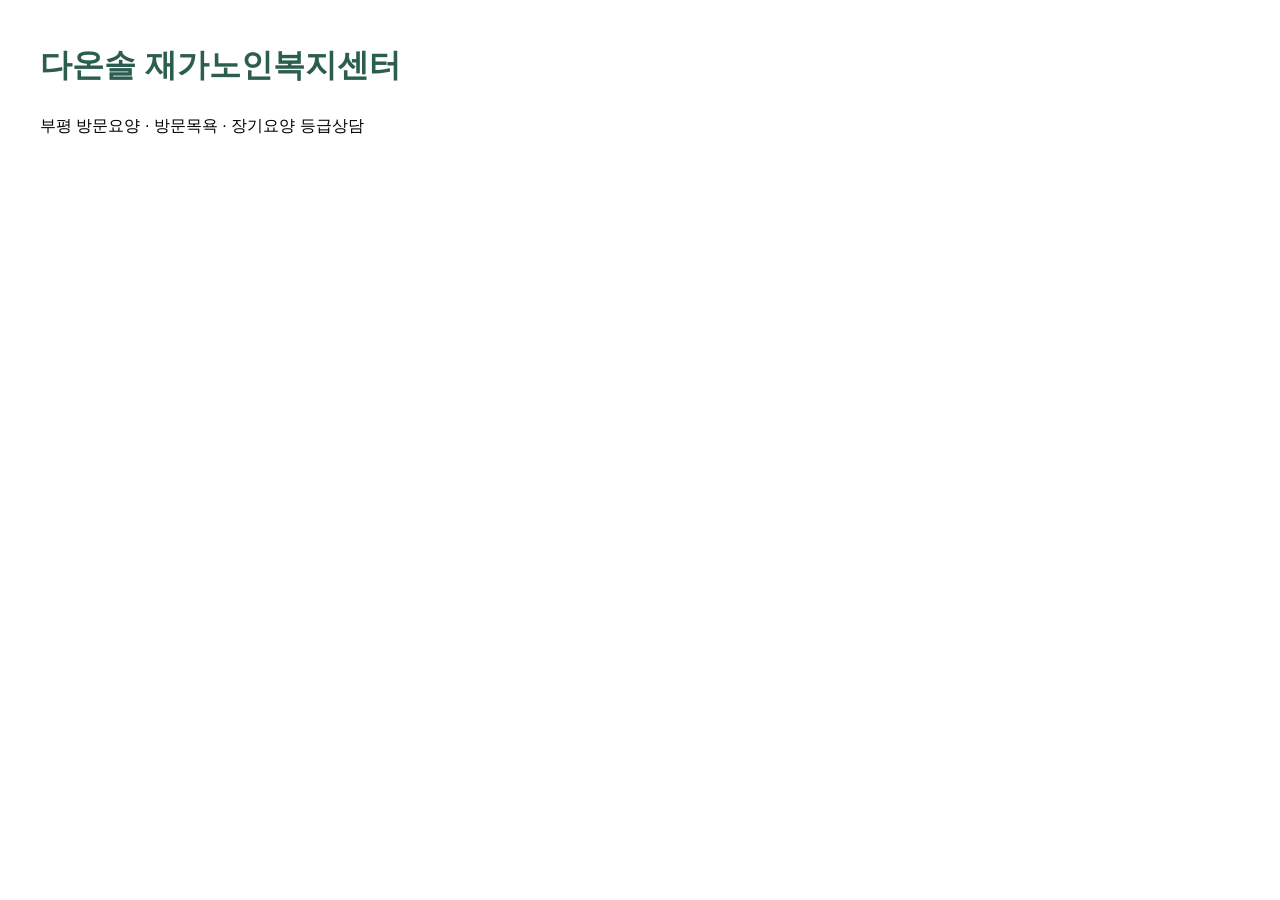
==== index.html @ 1f24e097 "Initial commit" ====
<!DOCTYPE html>
<html lang="ko">
<head>
  <meta charset="UTF-8">
  <meta name="viewport" content="width=device-width, initial-scale=1.0">
  <title>다온솔 재가노인복지센터</title>
  <link rel="stylesheet" href="style.css">
</head>
<body>
  <h1>다온솔 재가노인복지센터</h1>
  <p>부평 방문요양 · 방문목욕 · 장기요양 등급상담</p>
</body>
</html>
---- style.css ----
body {
  font-family: Arial, sans-serif;
  margin: 40px;
  line-height: 1.6;
}

h1 {
  color: #2c5e4f;
}
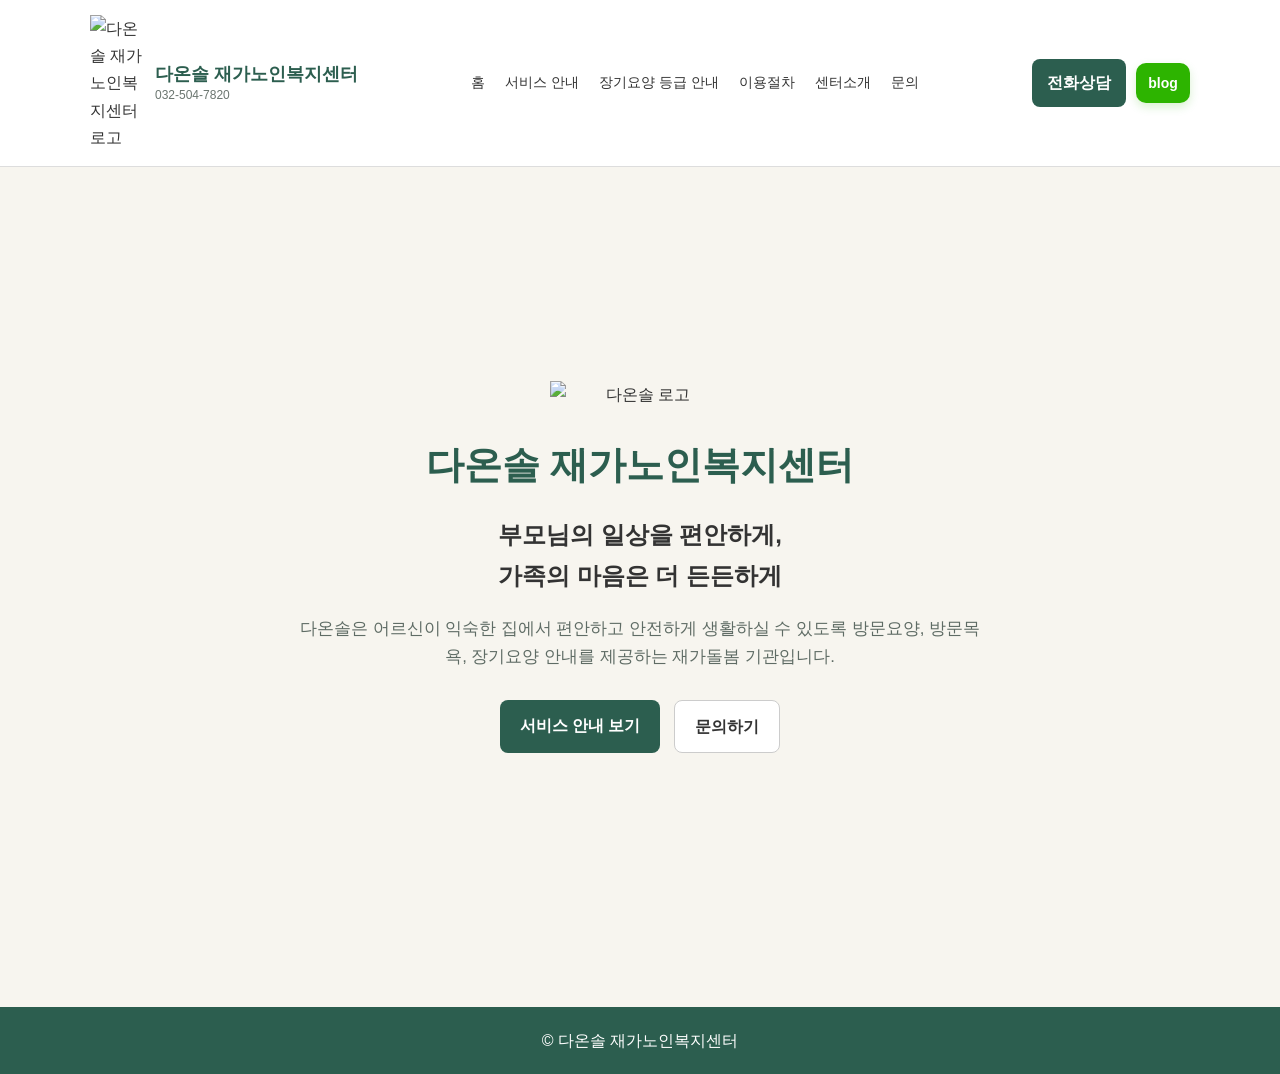
==== commit 1158cd62: "장기요양등급안내 페이지 추가" ====
--- a/index.html
+++ b/index.html
@@ -1,13 +1,77 @@
 <!DOCTYPE html>
 <html lang="ko">
 <head>
-  <meta charset="UTF-8">
-  <meta name="viewport" content="width=device-width, initial-scale=1.0">
-  <title>다온솔 재가노인복지센터</title>
-  <link rel="stylesheet" href="style.css">
+  <meta charset="UTF-8" />
+  <meta name="viewport" content="width=device-width, initial-scale=1.0" />
+  <title>다온솔 재가노인복지센터 | 메인</title>
+  <meta name="description" content="다온솔 재가노인복지센터 메인 페이지" />
+  <link rel="stylesheet" href="style.css" />
 </head>
 <body>
-  <h1>다온솔 재가노인복지센터</h1>
-  <p>부평 방문요양 · 방문목욕 · 장기요양 등급상담</p>
+  <header class="site-header">
+    <div class="container header-inner">
+      <a href="index.html" class="logo">
+        <img src="images/logo.png" alt="다온솔 재가노인복지센터 로고" class="logo-image" />
+        <div class="logo-group">
+          <span class="logo-text">다온솔 재가노인복지센터</span>
+          <span class="logo-phone">032-504-7820</span>
+        </div>
+      </a>
+
+      <nav class="nav">
+        <a href="index.html">홈</a>
+        <a href="services.html">서비스 안내</a>
+        <a href="longterm.html">장기요양 등급 안내</a> 
+        <a href="process.html">이용절차</a>
+        <a href="about.html">센터소개</a>
+        <a href="contact.html">문의</a>
+      </nav>
+
+      <div class="header-actions">
+        <a href="tel:0325047820" class="header-call-btn">전화상담</a>
+        <a
+          href="https://blog.naver.com/korin0123"
+          target="_blank"
+          rel="noopener noreferrer"
+          class="header-blog-btn"
+          aria-label="네이버 블로그"
+          title="네이버 블로그"
+        >
+          <span class="blog-icon">blog</span>
+        </a>
+      </div>
+    </div>
+  </header>
+
+  <main>
+    <section class="main-hero">
+      <div class="container main-hero-inner">
+        <img src="images/logo.png" alt="다온솔 로고" class="main-logo" />
+
+        <h1 class="main-title">다온솔 재가노인복지센터</h1>
+
+        <p class="main-motto">
+          부모님의 일상을 편안하게,<br />
+          가족의 마음은 더 든든하게
+        </p>
+
+        <p class="main-description">
+          다온솔은 어르신이 익숙한 집에서 편안하고 안전하게 생활하실 수 있도록
+          방문요양, 방문목욕, 장기요양 안내를 제공하는 재가돌봄 기관입니다.
+        </p>
+
+        <div class="main-buttons">
+          <a href="services.html" class="btn primary">서비스 안내 보기</a>
+          <a href="contact.html" class="btn secondary">문의하기</a>
+        </div>
+      </div>
+    </section>
+  </main>
+
+  <footer class="site-footer">
+    <div class="container">
+      <p>© 다온솔 재가노인복지센터</p>
+    </div>
+  </footer>
 </body>
 </html>
--- a/style.css
+++ b/style.css
@@ -1,9 +1,610 @@
+* {
+  margin: 0;
+  padding: 0;
+  box-sizing: border-box;
+}
+
+html {
+  scroll-behavior: smooth;
+}
+
 body {
-  font-family: Arial, sans-serif;
-  margin: 40px;
-  line-height: 1.6;
-}
-
-h1 {
-  color: #2c5e4f;
+  font-family: "Malgun Gothic", "맑은 고딕", Arial, sans-serif;
+  line-height: 1.7;
+  background: #f7f5ef;
+  color: #333;
+}
+
+a {
+  text-decoration: none;
+  color: inherit;
+}
+
+img {
+  max-width: 100%;
+  display: block;
+}
+
+.container {
+  width: 90%;
+  max-width: 1100px;
+  margin: auto;
+}
+
+/* header */
+.site-header {
+  background: #ffffff;
+  border-bottom: 1px solid #ddd;
+  position: sticky;
+  top: 0;
+  z-index: 1000;
+}
+
+.header-inner {
+  display: flex;
+  justify-content: space-between;
+  align-items: center;
+  padding: 15px 0;
+  gap: 20px;
+  flex-wrap: wrap;
+}
+
+.logo {
+  display: flex;
+  align-items: center;
+  gap: 10px;
+}
+
+.logo-image {
+  width: 55px;
+}
+
+.logo-group {
+  display: flex;
+  flex-direction: column;
+  gap: 2px;
+}
+
+.logo-text {
+  font-weight: 700;
+  font-size: 18px;
+  color: #2c5e4f;
+  line-height: 1.2;
+}
+
+.logo-phone {
+  font-size: 12px;
+  color: #6a756f;
+  line-height: 1.2;
+}
+
+.nav {
+  display: flex;
+  gap: 20px;
+  flex-wrap: wrap;
+}
+
+.nav a {
+  font-size: 14px;
+  color: #333;
+}
+
+.nav a:hover {
+  color: #2c5e4f;
+}
+
+.header-actions {
+  display: flex;
+  align-items: center;
+  gap: 10px;
+}
+
+.header-call-btn {
+  background: #2c5e4f;
+  color: #ffffff;
+  padding: 10px 15px;
+  border-radius: 8px;
+  font-weight: bold;
+  white-space: nowrap;
+}
+
+.header-blog-btn {
+  display: inline-flex;
+  align-items: center;
+  justify-content: center;
+}
+
+.blog-icon {
+  display: inline-flex;
+  align-items: center;
+  justify-content: center;
+  width: 54px;
+  height: 40px;
+  border-radius: 10px;
+  background: #2db400;
+  color: #ffffff;
+  font-size: 14px;
+  font-weight: 700;
+  line-height: 1;
+  box-shadow: 0 4px 10px rgba(45, 180, 0, 0.18);
+}
+
+.blog-icon:hover {
+  background: #249600;
+}
+
+/* main home */
+.main-hero {
+  min-height: calc(100vh - 100px);
+  display: flex;
+  align-items: center;
+  text-align: center;
+  padding: 80px 0;
+}
+
+.main-hero-inner {
+  max-width: 800px;
+}
+
+.main-logo {
+  width: 180px;
+  margin: 0 auto 24px;
+}
+
+.main-title {
+  font-size: 2.4rem;
+  color: #2c5e4f;
+  margin-bottom: 18px;
+}
+
+.main-motto {
+  font-size: 1.5rem;
+  font-weight: 700;
+  color: #333;
+  margin-bottom: 18px;
+}
+
+.main-description {
+  font-size: 1.05rem;
+  color: #5f6c65;
+  max-width: 700px;
+  margin: 0 auto 28px;
+}
+
+.main-buttons {
+  display: flex;
+  justify-content: center;
+  gap: 14px;
+  flex-wrap: wrap;
+}
+
+/* common */
+.sub-page {
+  padding: 70px 0;
+}
+
+.page-title {
+  text-align: center;
+  margin-bottom: 40px;
+}
+
+.page-title h1 {
+  font-size: 2rem;
+  color: #2c5e4f;
+  margin-bottom: 12px;
+}
+
+.page-title p {
+  color: #5f6c65;
+}
+
+.btn {
+  display: inline-block;
+  padding: 12px 20px;
+  border-radius: 8px;
+  font-weight: bold;
+}
+
+.primary {
+  background: #2c5e4f;
+  color: white;
+}
+
+.secondary {
+  background: white;
+  border: 1px solid #ccc;
+  color: #333;
+}
+
+.card-grid {
+  display: grid;
+  gap: 25px;
+}
+
+.three {
+  grid-template-columns: repeat(3, 1fr);
+}
+
+.card {
+  background: white;
+  padding: 25px;
+  border-radius: 15px;
+  box-shadow: 0 5px 15px rgba(0,0,0,0.05);
+}
+
+.card h3 {
+  color: #2c5e4f;
+  margin-bottom: 10px;
+}
+
+/* steps */
+.steps {
+  display: grid;
+  grid-template-columns: repeat(4, 1fr);
+  gap: 20px;
+}
+
+.step {
+  background: white;
+  padding: 20px;
+  border-radius: 15px;
+  box-shadow: 0 5px 15px rgba(0,0,0,0.05);
+}
+
+.step-number {
+  display: inline-block;
+  background: #2c5e4f;
+  color: white;
+  padding: 5px 10px;
+  border-radius: 20px;
+  font-size: 12px;
+  margin-bottom: 10px;
+}
+
+/* about */
+.about-box {
+  background: white;
+  padding: 30px;
+  border-radius: 20px;
+  max-width: 850px;
+  margin: auto;
+  box-shadow: 0 5px 15px rgba(0,0,0,0.05);
+}
+
+.about-box p + p {
+  margin-top: 16px;
+}
+
+/* contact */
+.contact-box {
+  display: grid;
+  grid-template-columns: repeat(2, 1fr);
+  gap: 20px;
+  max-width: 800px;
+  margin: auto;
+}
+
+.contact-item {
+  background: white;
+  padding: 20px;
+  border-radius: 15px;
+  box-shadow: 0 5px 15px rgba(0,0,0,0.05);
+}
+
+.contact-item h3 {
+  color: #2c5e4f;
+  margin-bottom: 8px;
+}
+
+.contact-row {
+  display: flex;
+  justify-content: space-between;
+  align-items: center;
+  gap: 16px;
+}
+
+.contact-row p {
+  margin: 0;
+  flex: 1;
+}
+
+.contact-btn {
+  display: inline-block;
+  padding: 10px 16px;
+  border-radius: 8px;
+  font-weight: 700;
+  font-size: 0.95rem;
+  white-space: nowrap;
+}
+
+.call-btn {
+  background: #2c5e4f;
+  color: #ffffff;
+}
+
+.call-btn:hover {
+  background: #234a3e;
+}
+
+.map-btn {
+  background: #ffffff;
+  color: #2c5e4f;
+  border: 1px solid #2c5e4f;
+}
+
+.map-btn:hover {
+  background: #f1f6f4;
+}
+
+/* footer */
+.site-footer {
+  background: #2c5e4f;
+  color: white;
+  text-align: center;
+  padding: 20px 0;
+  margin-top: 40px;
+}
+
+/* responsive */
+@media (max-width: 768px) {
+  .header-inner {
+    flex-direction: column;
+    align-items: flex-start;
+  }
+
+  .header-actions {
+    width: 100%;
+    justify-content: flex-start;
+  }
+
+  .main-title {
+    font-size: 1.8rem;
+  }
+
+  .main-motto {
+    font-size: 1.2rem;
+  }
+
+  .three,
+  .steps,
+  .contact-box {
+    grid-template-columns: 1fr;
+  }
+
+  .contact-row {
+    flex-direction: column;
+    align-items: flex-start;
+  }
+
+  .contact-btn {
+    width: 100%;
+    text-align: center;
+  }
+
+  .blog-icon {
+    width: 50px;
+    height: 38px;
+    font-size: 13px;
+  }
+
+  .logo-phone {
+    font-size: 11px;
+  }
+}
+.info-section {
+  margin-top: 40px;
+}
+
+.section-subtitle {
+  text-align: center;
+  margin-bottom: 28px;
+}
+
+.section-subtitle h2 {
+  font-size: 1.6rem;
+  color: #2c5e4f;
+  margin-bottom: 10px;
+}
+
+.section-subtitle p {
+  color: #5f6c65;
+}
+
+.info-card {
+  background: white;
+  padding: 28px;
+  border-radius: 18px;
+  box-shadow: 0 5px 15px rgba(0,0,0,0.05);
+}
+
+.info-card.wide {
+  max-width: 900px;
+  margin: 0 auto;
+}
+
+.info-card h2 {
+  color: #2c5e4f;
+  margin-bottom: 14px;
+  font-size: 1.4rem;
+}
+
+.info-card p + p {
+  margin-top: 14px;
+}
+
+.info-list {
+  padding-left: 20px;
+}
+
+.info-list li {
+  margin-bottom: 10px;
+}
+
+.contact-highlight {
+  text-align: center;
+  max-width: 900px;
+  margin: 0 auto;
+}
+.prepare-grid {
+  display: grid;
+  grid-template-columns: repeat(2, 1fr);
+  gap: 22px;
+  max-width: 1000px;
+  margin: 0 auto;
+}
+
+.prepare-card {
+  background: #ffffff;
+  padding: 26px;
+  border-radius: 18px;
+  box-shadow: 0 5px 15px rgba(0,0,0,0.05);
+}
+
+.prepare-card h3 {
+  font-size: 1.15rem;
+  color: #2c5e4f;
+  margin-bottom: 12px;
+}
+
+.prepare-card p {
+  color: #5f6c65;
+  line-height: 1.8;
+}
+
+.faq-list {
+  display: flex;
+  flex-direction: column;
+  gap: 18px;
+  max-width: 1000px;
+  margin: 0 auto;
+}
+
+.faq-item {
+  background: #ffffff;
+  border-radius: 18px;
+  padding: 24px 26px;
+  box-shadow: 0 5px 15px rgba(0,0,0,0.05);
+}
+
+.faq-item h3 {
+  font-size: 1.15rem;
+  color: #2c5e4f;
+  margin-bottom: 12px;
+  line-height: 1.5;
+}
+
+.faq-item p {
+  color: #5f6c65;
+  line-height: 1.9;
+}
+
+.contact-highlight {
+  text-align: center;
+  max-width: 1100px;
+  margin: 0 auto;
+  padding: 40px 34px;
+}
+
+.contact-highlight h2 {
+  font-size: 2rem;
+  color: #2c5e4f;
+  margin-bottom: 18px;
+  line-height: 1.4;
+}
+
+.contact-highlight p {
+  max-width: 820px;
+  margin: 0 auto 26px;
+  font-size: 1.05rem;
+  line-height: 1.8;
+  color: #4f5c56;
+  word-break: keep-all;
+}
+
+@media (max-width: 768px) {
+  .prepare-grid {
+    grid-template-columns: 1fr;
+  }
+
+  .prepare-card,
+  .faq-item {
+    padding: 22px;
+  }
+
+  .contact-highlight {
+    padding: 30px 22px;
+  }
+
+  .contact-highlight h2 {
+    font-size: 1.6rem;
+  }
+
+  .contact-highlight p {
+    font-size: 1rem;
+  }
+}
+.cost-box {
+  display: grid;
+  grid-template-columns: repeat(3, 1fr);
+  gap: 22px;
+  max-width: 1000px;
+  margin: 0 auto;
+}
+
+.cost-card {
+  background: #ffffff;
+  padding: 26px;
+  border-radius: 18px;
+  box-shadow: 0 5px 15px rgba(0,0,0,0.05);
+  text-align: center;
+}
+
+.cost-card h3 {
+  font-size: 1.15rem;
+  color: #2c5e4f;
+  margin-bottom: 12px;
+}
+
+.cost-rate {
+  font-size: 1.3rem;
+  font-weight: 700;
+  color: #2c5e4f;
+  margin-bottom: 14px;
+}
+
+.cost-card p:last-child {
+  color: #5f6c65;
+  line-height: 1.8;
+}
+
+.cost-note {
+  max-width: 1000px;
+  margin: 20px auto 0;
+  background: #f3f6f4;
+  border: 1px solid #d9e4de;
+  border-radius: 14px;
+  padding: 18px 20px;
+}
+
+.cost-note p {
+  color: #5f6c65;
+  line-height: 1.8;
+}
+
+.cost-note p + p {
+  margin-top: 8px;
+}
+
+@media (max-width: 768px) {
+  .cost-box {
+    grid-template-columns: 1fr;
+  }
+
+  .cost-card {
+    padding: 22px;
+  }
+
+  .cost-rate {
+    font-size: 1.2rem;
+  }
 }
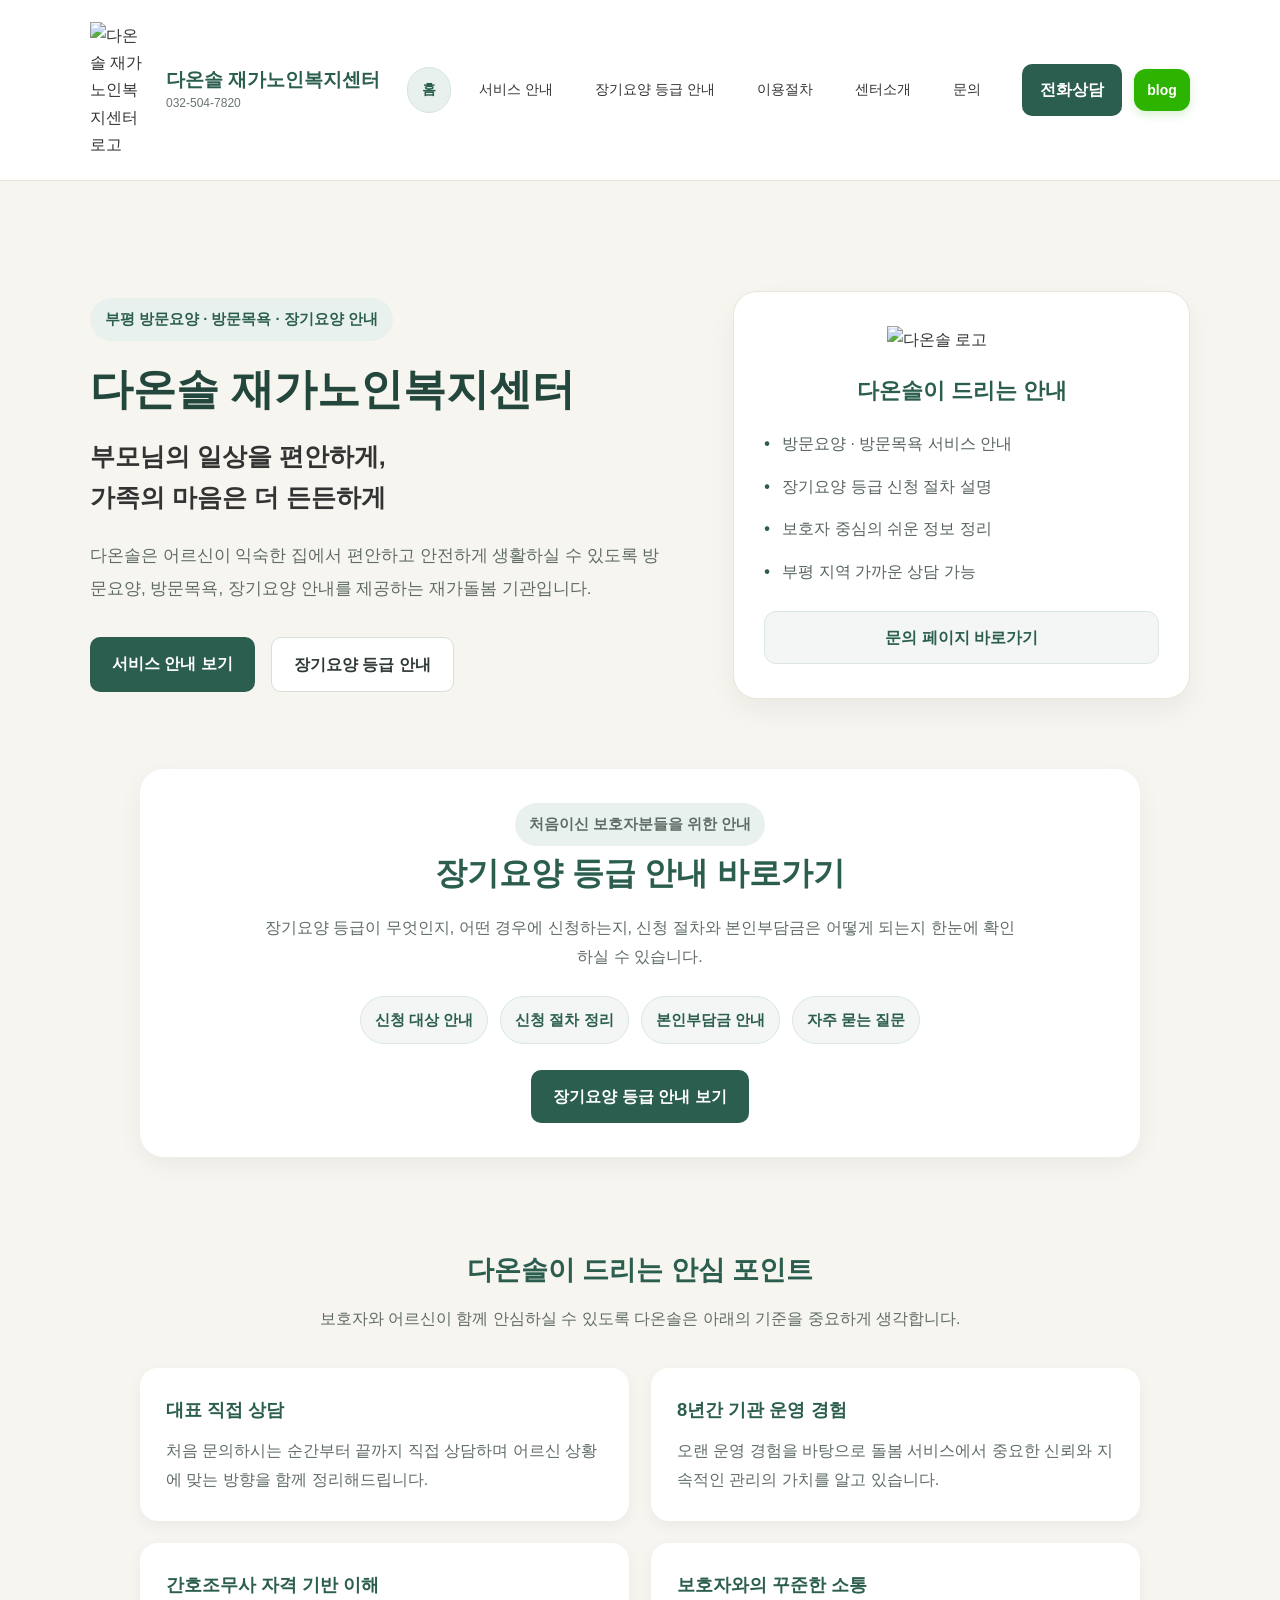
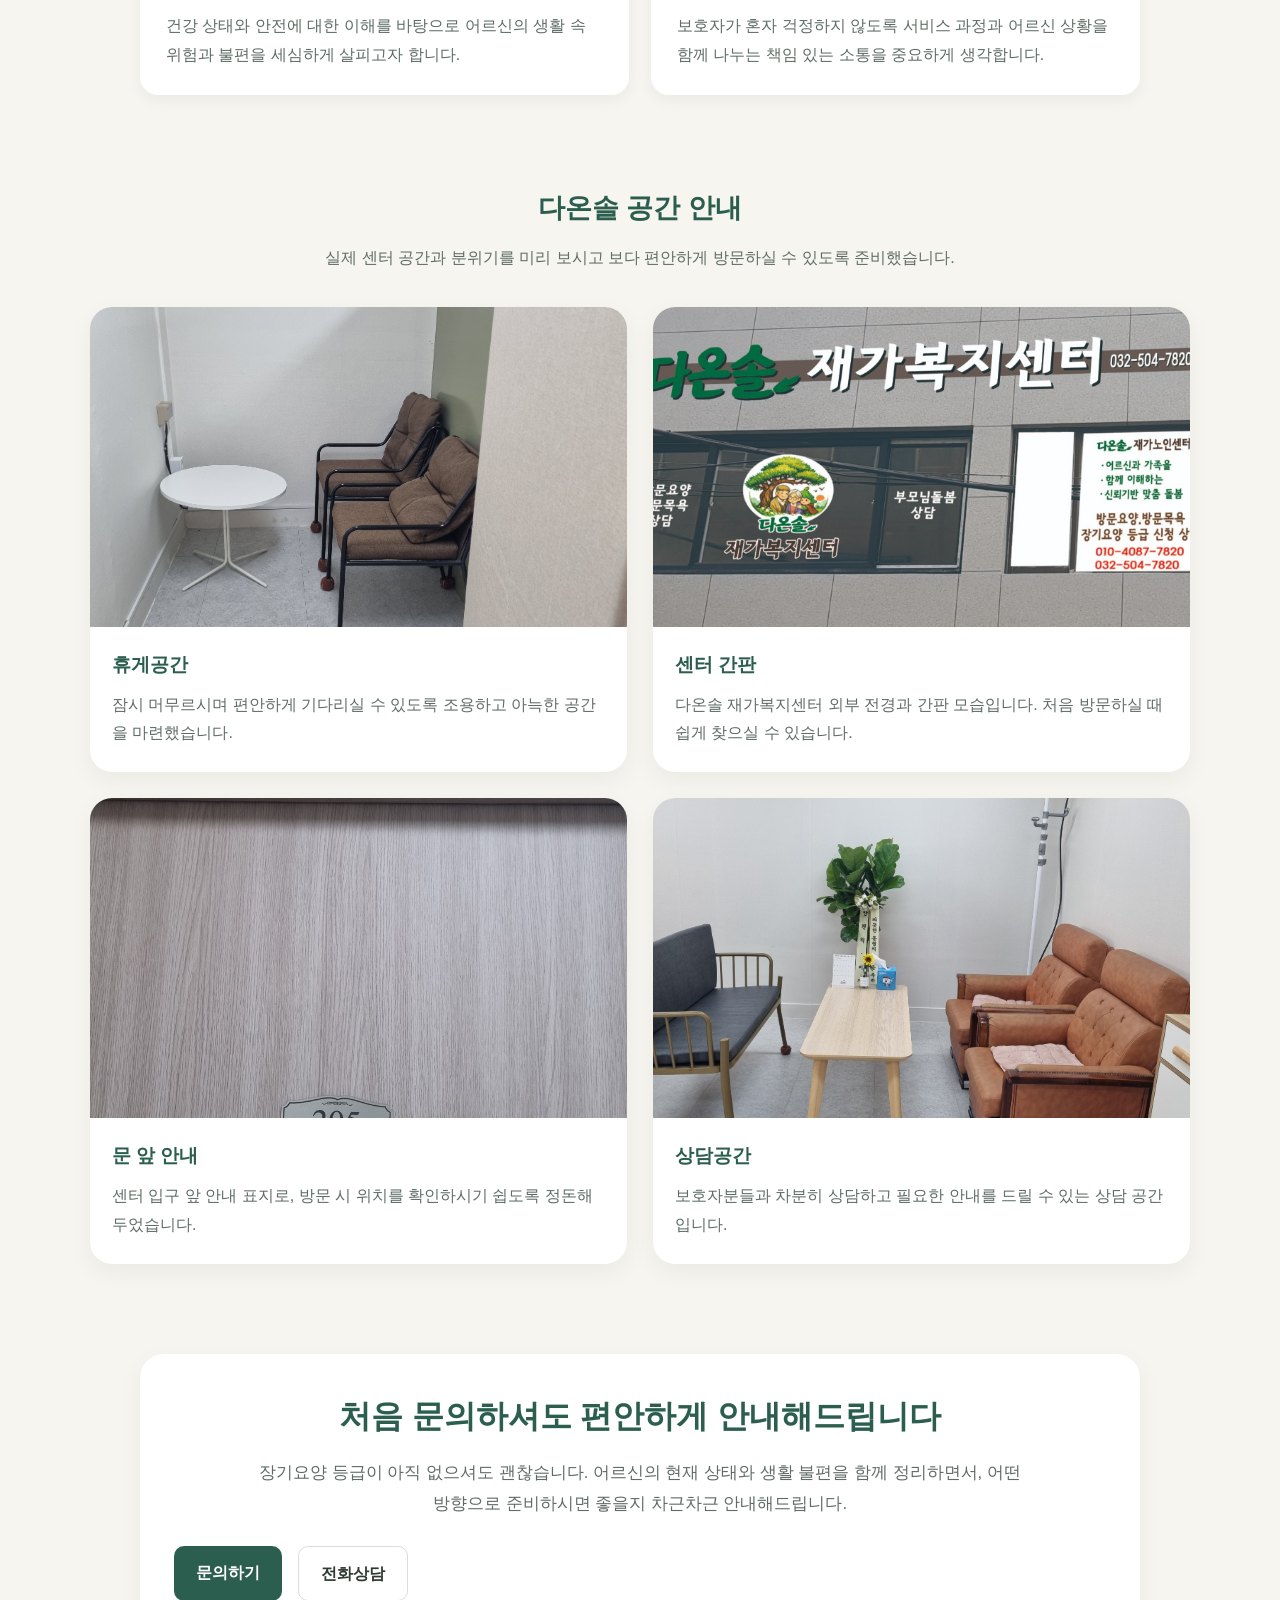
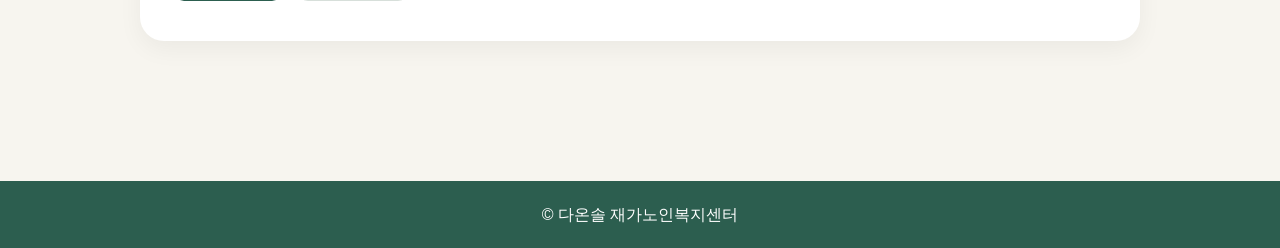
==== commit 835b8043: "일단 최종" ====
--- a/index.html
+++ b/index.html
@@ -4,7 +4,10 @@
   <meta charset="UTF-8" />
   <meta name="viewport" content="width=device-width, initial-scale=1.0" />
   <title>다온솔 재가노인복지센터 | 메인</title>
-  <meta name="description" content="다온솔 재가노인복지센터 메인 페이지" />
+  <meta
+    name="description"
+    content="다온솔 재가노인복지센터는 부평 지역 어르신과 가족을 위한 방문요양, 방문목욕, 장기요양 안내 서비스를 제공합니다."
+  />
   <link rel="stylesheet" href="style.css" />
 </head>
 <body>
@@ -19,9 +22,9 @@
       </a>
 
       <nav class="nav">
-        <a href="index.html">홈</a>
+        <a href="index.html" class="active">홈</a>
         <a href="services.html">서비스 안내</a>
-        <a href="longterm.html">장기요양 등급 안내</a> 
+        <a href="longterm.html">장기요양 등급 안내</a>
         <a href="process.html">이용절차</a>
         <a href="about.html">센터소개</a>
         <a href="contact.html">문의</a>
@@ -44,25 +47,166 @@
   </header>
 
   <main>
+    <!-- 메인 첫 화면 -->
     <section class="main-hero">
-      <div class="container main-hero-inner">
-        <img src="images/logo.png" alt="다온솔 로고" class="main-logo" />
-
-        <h1 class="main-title">다온솔 재가노인복지센터</h1>
-
-        <p class="main-motto">
-          부모님의 일상을 편안하게,<br />
-          가족의 마음은 더 든든하게
-        </p>
-
-        <p class="main-description">
-          다온솔은 어르신이 익숙한 집에서 편안하고 안전하게 생활하실 수 있도록
-          방문요양, 방문목욕, 장기요양 안내를 제공하는 재가돌봄 기관입니다.
-        </p>
-
-        <div class="main-buttons">
-          <a href="services.html" class="btn primary">서비스 안내 보기</a>
-          <a href="contact.html" class="btn secondary">문의하기</a>
+      <div class="container">
+        <div class="hero-premium-layout">
+          <div class="hero-premium-text">
+            <p class="hero-badge">부평 방문요양 · 방문목욕 · 장기요양 안내</p>
+
+            <h1 class="main-title">다온솔 재가노인복지센터</h1>
+
+            <p class="main-motto">
+              부모님의 일상을 편안하게,<br />
+              가족의 마음은 더 든든하게
+            </p>
+
+            <p class="main-description">
+              다온솔은 어르신이 익숙한 집에서 편안하고 안전하게 생활하실 수 있도록
+              방문요양, 방문목욕, 장기요양 안내를 제공하는 재가돌봄 기관입니다.
+            </p>
+
+            <div class="main-buttons">
+              <a href="services.html" class="btn primary">서비스 안내 보기</a>
+              <a href="longterm.html" class="btn secondary">장기요양 등급 안내</a>
+            </div>
+          </div>
+
+          <div class="hero-premium-card">
+            <img src="images/logo.png" alt="다온솔 로고" class="main-logo" />
+
+            <h2>다온솔이 드리는 안내</h2>
+
+            <ul class="hero-feature-list">
+              <li>방문요양 · 방문목욕 서비스 안내</li>
+              <li>장기요양 등급 신청 절차 설명</li>
+              <li>보호자 중심의 쉬운 정보 정리</li>
+              <li>부평 지역 가까운 상담 가능</li>
+            </ul>
+
+            <a href="contact.html" class="hero-card-link">문의 페이지 바로가기</a>
+          </div>
+        </div>
+      </div>
+    </section>
+
+    <!-- 장기요양 등급 안내 바로가기 -->
+    <section class="quick-info-section">
+      <div class="container">
+        <div class="quick-info-card">
+          <div class="quick-info-text">
+            <p class="quick-info-label">처음이신 보호자분들을 위한 안내</p>
+            <h2>장기요양 등급 안내 바로가기</h2>
+            <p>
+              장기요양 등급이 무엇인지, 어떤 경우에 신청하는지,
+              신청 절차와 본인부담금은 어떻게 되는지 한눈에 확인하실 수 있습니다.
+            </p>
+          </div>
+
+          <div class="quick-info-points">
+            <span>신청 대상 안내</span>
+            <span>신청 절차 정리</span>
+            <span>본인부담금 안내</span>
+            <span>자주 묻는 질문</span>
+          </div>
+
+          <div class="quick-info-action">
+            <a href="longterm.html" class="btn primary">장기요양 등급 안내 보기</a>
+          </div>
+        </div>
+      </div>
+    </section>
+
+    <!-- 안심 포인트 요약 -->
+    <section class="home-trust-section">
+      <div class="container">
+        <div class="section-subtitle">
+          <h2>다온솔이 드리는 안심 포인트</h2>
+          <p>보호자와 어르신이 함께 안심하실 수 있도록 다온솔은 아래의 기준을 중요하게 생각합니다.</p>
+        </div>
+
+        <div class="trust-grid">
+          <div class="trust-card">
+            <h3>대표 직접 상담</h3>
+            <p>처음 문의하시는 순간부터 끝까지 직접 상담하며 어르신 상황에 맞는 방향을 함께 정리해드립니다.</p>
+          </div>
+
+          <div class="trust-card">
+            <h3>8년간 기관 운영 경험</h3>
+            <p>오랜 운영 경험을 바탕으로 돌봄 서비스에서 중요한 신뢰와 지속적인 관리의 가치를 알고 있습니다.</p>
+          </div>
+
+          <div class="trust-card">
+            <h3>간호조무사 자격 기반 이해</h3>
+            <p>건강 상태와 안전에 대한 이해를 바탕으로 어르신의 생활 속 위험과 불편을 세심하게 살피고자 합니다.</p>
+          </div>
+
+          <div class="trust-card">
+            <h3>보호자와의 꾸준한 소통</h3>
+            <p>보호자가 혼자 걱정하지 않도록 서비스 과정과 어르신 상황을 함께 나누는 책임 있는 소통을 중요하게 생각합니다.</p>
+          </div>
+        </div>
+      </div>
+    </section>
+
+    <!-- 공간 및 센터 이미지 -->
+    <section class="photo-section">
+      <div class="container">
+        <div class="section-subtitle">
+          <h2>다온솔 공간 안내</h2>
+          <p>실제 센터 공간과 분위기를 미리 보시고 보다 편안하게 방문하실 수 있도록 준비했습니다.</p>
+        </div>
+
+        <div class="photo-grid">
+          <div class="photo-card">
+            <img src="images/rest-space.jpg" alt="다온솔 휴게공간" class="photo-image" />
+            <div class="photo-text">
+              <h3>휴게공간</h3>
+              <p>잠시 머무르시며 편안하게 기다리실 수 있도록 조용하고 아늑한 공간을 마련했습니다.</p>
+            </div>
+          </div>
+
+          <div class="photo-card">
+            <img src="images/signboard.jpg" alt="다온솔 간판" class="photo-image" />
+            <div class="photo-text">
+              <h3>센터 간판</h3>
+              <p>다온솔 재가복지센터 외부 전경과 간판 모습입니다. 처음 방문하실 때 쉽게 찾으실 수 있습니다.</p>
+            </div>
+          </div>
+
+          <div class="photo-card">
+            <img src="images/front-door.jpg" alt="다온솔 문 앞" class="photo-image" />
+            <div class="photo-text">
+              <h3>문 앞 안내</h3>
+              <p>센터 입구 앞 안내 표지로, 방문 시 위치를 확인하시기 쉽도록 정돈해두었습니다.</p>
+            </div>
+          </div>
+
+          <div class="photo-card">
+            <img src="images/consultation.jpg" alt="다온솔 상담공간" class="photo-image" />
+            <div class="photo-text">
+              <h3>상담공간</h3>
+              <p>보호자분들과 차분히 상담하고 필요한 안내를 드릴 수 있는 상담 공간입니다.</p>
+            </div>
+          </div>
+        </div>
+      </div>
+    </section>
+
+    <!-- 안내 문구 -->
+    <section class="home-message-section">
+      <div class="container">
+        <div class="home-message-box">
+          <h2>처음 문의하셔도 편안하게 안내해드립니다</h2>
+          <p>
+            장기요양 등급이 아직 없으셔도 괜찮습니다.
+            어르신의 현재 상태와 생활 불편을 함께 정리하면서,
+            어떤 방향으로 준비하시면 좋을지 차근차근 안내해드립니다.
+          </p>
+          <div class="main-buttons">
+            <a href="contact.html" class="btn primary">문의하기</a>
+            <a href="tel:0325047820" class="btn secondary">전화상담</a>
+          </div>
         </div>
       </div>
     </section>
--- a/style.css
+++ b/style.css
@@ -33,41 +33,42 @@
 
 /* header */
 .site-header {
-  background: #ffffff;
-  border-bottom: 1px solid #ddd;
+  background: rgba(255, 255, 255, 0.96);
+  border-bottom: 1px solid #e7e2d8;
   position: sticky;
   top: 0;
   z-index: 1000;
+  backdrop-filter: blur(8px);
 }
 
 .header-inner {
   display: flex;
   justify-content: space-between;
   align-items: center;
-  padding: 15px 0;
-  gap: 20px;
+  padding: 22px 0;
+  gap: 26px;
   flex-wrap: wrap;
 }
 
 .logo {
   display: flex;
   align-items: center;
-  gap: 10px;
+  gap: 14px;
 }
 
 .logo-image {
-  width: 55px;
+  width: 62px;
 }
 
 .logo-group {
   display: flex;
   flex-direction: column;
-  gap: 2px;
+  gap: 4px;
 }
 
 .logo-text {
   font-weight: 700;
-  font-size: 18px;
+  font-size: 19px;
   color: #2c5e4f;
   line-height: 1.2;
 }
@@ -75,36 +76,48 @@
 .logo-phone {
   font-size: 12px;
   color: #6a756f;
-  line-height: 1.2;
+  line-height: 1.3;
 }
 
 .nav {
   display: flex;
-  gap: 20px;
+  gap: 14px;
   flex-wrap: wrap;
+  align-items: center;
 }
 
 .nav a {
   font-size: 14px;
   color: #333;
+  padding: 10px 14px;
+  border-radius: 999px;
+  transition: all 0.2s ease;
 }
 
 .nav a:hover {
   color: #2c5e4f;
+  background: #f1f6f4;
+}
+
+.nav a.active {
+  color: #2c5e4f;
+  font-weight: 700;
+  background: #e8f1ed;
+  border: 1px solid #d4e5dc;
 }
 
 .header-actions {
   display: flex;
   align-items: center;
-  gap: 10px;
+  gap: 12px;
 }
 
 .header-call-btn {
   background: #2c5e4f;
   color: #ffffff;
-  padding: 10px 15px;
-  border-radius: 8px;
-  font-weight: bold;
+  padding: 12px 18px;
+  border-radius: 10px;
+  font-weight: 700;
   white-space: nowrap;
 }
 
@@ -118,9 +131,9 @@
   display: inline-flex;
   align-items: center;
   justify-content: center;
-  width: 54px;
-  height: 40px;
-  border-radius: 10px;
+  width: 56px;
+  height: 42px;
+  border-radius: 12px;
   background: #2db400;
   color: #ffffff;
   font-size: 14px;
@@ -133,89 +146,245 @@
   background: #249600;
 }
 
-/* main home */
+/* buttons */
+.btn {
+  display: inline-block;
+  padding: 13px 22px;
+  border-radius: 10px;
+  font-weight: 700;
+}
+
+.primary {
+  background: #2c5e4f;
+  color: #ffffff;
+}
+
+.secondary {
+  background: #ffffff;
+  border: 1px solid #d7dfda;
+  color: #2f3a34;
+}
+
+/* main hero */
 .main-hero {
-  min-height: calc(100vh - 100px);
-  display: flex;
+  padding: 110px 0 70px;
+}
+
+.hero-premium-layout {
+  display: grid;
+  grid-template-columns: 1.2fr 0.9fr;
+  gap: 34px;
   align-items: center;
-  text-align: center;
-  padding: 80px 0;
-}
-
-.main-hero-inner {
-  max-width: 800px;
-}
-
-.main-logo {
-  width: 180px;
-  margin: 0 auto 24px;
+}
+
+.hero-premium-text {
+  max-width: 620px;
+}
+
+.hero-badge {
+  display: inline-block;
+  margin-bottom: 20px;
+  padding: 9px 15px;
+  border-radius: 999px;
+  background: #e8f1ed;
+  color: #2c5e4f;
+  font-size: 0.92rem;
+  font-weight: 700;
 }
 
 .main-title {
-  font-size: 2.4rem;
-  color: #2c5e4f;
-  margin-bottom: 18px;
+  font-size: 2.7rem;
+  color: #23473c;
+  margin-bottom: 20px;
+  line-height: 1.3;
 }
 
 .main-motto {
-  font-size: 1.5rem;
+  font-size: 1.55rem;
   font-weight: 700;
   color: #333;
-  margin-bottom: 18px;
+  margin-bottom: 20px;
+  line-height: 1.65;
 }
 
 .main-description {
-  font-size: 1.05rem;
-  color: #5f6c65;
-  max-width: 700px;
-  margin: 0 auto 28px;
+  font-size: 1.06rem;
+  color: #5f6c65;
+  max-width: 580px;
+  margin-bottom: 32px;
+  line-height: 1.95;
 }
 
 .main-buttons {
   display: flex;
+  gap: 16px;
+  flex-wrap: wrap;
+}
+
+.hero-premium-card {
+  background: #ffffff;
+  border-radius: 24px;
+  padding: 34px 30px;
+  box-shadow: 0 12px 28px rgba(0, 0, 0, 0.05);
+  border: 1px solid #ece5d9;
+}
+
+.main-logo {
+  width: 150px;
+  margin: 0 auto 20px;
+}
+
+.hero-premium-card h2 {
+  font-size: 1.35rem;
+  color: #2c5e4f;
+  text-align: center;
+  margin-bottom: 20px;
+}
+
+.hero-feature-list {
+  list-style: none;
+  display: flex;
+  flex-direction: column;
+  gap: 14px;
+  margin-bottom: 24px;
+}
+
+.hero-feature-list li {
+  position: relative;
+  padding-left: 18px;
+  color: #57645d;
+  line-height: 1.8;
+}
+
+.hero-feature-list li::before {
+  content: "•";
+  position: absolute;
+  left: 0;
+  top: 0;
+  color: #2c5e4f;
+  font-weight: 700;
+}
+
+.hero-card-link {
+  display: inline-block;
+  width: 100%;
+  text-align: center;
+  background: #f3f6f4;
+  color: #2c5e4f;
+  padding: 12px 16px;
+  border-radius: 12px;
+  font-weight: 700;
+  border: 1px solid #dbe7e0;
+}
+
+/* quick info */
+.quick-info-section {
+  padding: 0 0 90px;
+}
+
+.quick-info-card {
+  background: #ffffff;
+  border-radius: 24px;
+  padding: 34px;
+  box-shadow: 0 8px 24px rgba(0, 0, 0, 0.05);
+  max-width: 1000px;
+  margin: 0 auto;
+}
+
+.quick-info-text {
+  text-align: center;
+  margin-bottom: 24px;
+}
+
+.quick-info-label {
+  display: inline-block;
+  margin-bottom: 10px;
+  padding: 8px 14px;
+  border-radius: 999px;
+  background: #e8f1ed;
+  color: #2c5e4f;
+  font-size: 0.92rem;
+  font-weight: 700;
+}
+
+.quick-info-text h2 {
+  font-size: 2rem;
+  color: #2c5e4f;
+  margin-bottom: 14px;
+}
+
+.quick-info-text p {
+  max-width: 760px;
+  margin: 0 auto;
+  color: #5f6c65;
+  line-height: 1.8;
+}
+
+.quick-info-points {
+  display: flex;
   justify-content: center;
-  gap: 14px;
   flex-wrap: wrap;
+  gap: 12px;
+  margin-bottom: 26px;
+}
+
+.quick-info-points span {
+  background: #f3f6f4;
+  border: 1px solid #dbe7e0;
+  color: #2c5e4f;
+  padding: 10px 14px;
+  border-radius: 999px;
+  font-size: 0.95rem;
+  font-weight: 700;
+}
+
+.quick-info-action {
+  text-align: center;
+}
+
+/* home trust */
+.home-trust-section {
+  padding: 0 0 90px;
 }
 
 /* common */
 .sub-page {
-  padding: 70px 0;
+  padding: 90px 0 100px;
 }
 
 .page-title {
   text-align: center;
-  margin-bottom: 40px;
+  margin-bottom: 56px;
 }
 
 .page-title h1 {
-  font-size: 2rem;
+  font-size: 2.1rem;
+  color: #2c5e4f;
+  margin-bottom: 16px;
+}
+
+.page-title p {
+  color: #5f6c65;
+  line-height: 1.8;
+}
+
+.section-subtitle {
+  text-align: center;
+  margin-bottom: 34px;
+}
+
+.section-subtitle h2 {
+  font-size: 1.7rem;
   color: #2c5e4f;
   margin-bottom: 12px;
 }
 
-.page-title p {
-  color: #5f6c65;
-}
-
-.btn {
-  display: inline-block;
-  padding: 12px 20px;
-  border-radius: 8px;
-  font-weight: bold;
-}
-
-.primary {
-  background: #2c5e4f;
-  color: white;
-}
-
-.secondary {
-  background: white;
-  border: 1px solid #ccc;
-  color: #333;
-}
-
+.section-subtitle p {
+  color: #5f6c65;
+  line-height: 1.8;
+}
+
+/* cards */
 .card-grid {
   display: grid;
   gap: 25px;
@@ -226,92 +395,195 @@
 }
 
 .card {
-  background: white;
-  padding: 25px;
-  border-radius: 15px;
+  background: #ffffff;
+  padding: 30px 28px;
+  border-radius: 18px;
   box-shadow: 0 5px 15px rgba(0,0,0,0.05);
 }
 
 .card h3 {
   color: #2c5e4f;
+  margin-bottom: 14px;
+}
+
+.card p {
+  line-height: 1.85;
+  color: #5f6c65;
+}
+
+/* trust */
+.trust-grid {
+  display: grid;
+  grid-template-columns: repeat(2, 1fr);
+  gap: 22px;
+  max-width: 1000px;
+  margin: 0 auto;
+}
+
+.trust-card {
+  background: #ffffff;
+  padding: 26px;
+  border-radius: 18px;
+  box-shadow: 0 5px 15px rgba(0,0,0,0.05);
+}
+
+.trust-card h3 {
+  font-size: 1.15rem;
+  color: #2c5e4f;
+  margin-bottom: 12px;
+}
+
+.trust-card p {
+  color: #5f6c65;
+  line-height: 1.8;
+}
+
+/* photo section */
+.photo-section {
+  padding: 0 0 90px;
+}
+
+.photo-grid {
+  display: grid;
+  grid-template-columns: repeat(2, 1fr);
+  gap: 26px;
+}
+
+.photo-card {
+  background: #ffffff;
+  border-radius: 22px;
+  overflow: hidden;
+  box-shadow: 0 8px 24px rgba(0,0,0,0.05);
+}
+
+.photo-image {
+  width: 100%;
+  height: 320px;
+  object-fit: cover;
+}
+
+.photo-text {
+  padding: 22px 22px 24px;
+}
+
+.photo-text h3 {
+  font-size: 1.18rem;
+  color: #2c5e4f;
   margin-bottom: 10px;
+}
+
+.photo-text p {
+  color: #5f6c65;
+  line-height: 1.8;
+}
+
+/* home message */
+.home-message-section {
+  padding: 0 0 100px;
+}
+
+.home-message-box {
+  background: #ffffff;
+  border-radius: 24px;
+  padding: 40px 34px;
+  box-shadow: 0 8px 24px rgba(0,0,0,0.05);
+  text-align: center;
+  max-width: 1000px;
+  margin: 0 auto;
+}
+
+.home-message-box h2 {
+  font-size: 2rem;
+  color: #2c5e4f;
+  margin-bottom: 18px;
+  line-height: 1.4;
+}
+
+.home-message-box p {
+  max-width: 780px;
+  margin: 0 auto 26px;
+  color: #5f6c65;
+  line-height: 1.9;
+  font-size: 1.04rem;
 }
 
 /* steps */
 .steps {
   display: grid;
   grid-template-columns: repeat(4, 1fr);
-  gap: 20px;
+  gap: 24px;
 }
 
 .step {
-  background: white;
-  padding: 20px;
-  border-radius: 15px;
+  background: #ffffff;
+  padding: 26px 24px;
+  border-radius: 18px;
   box-shadow: 0 5px 15px rgba(0,0,0,0.05);
 }
 
 .step-number {
   display: inline-block;
   background: #2c5e4f;
-  color: white;
+  color: #ffffff;
   padding: 5px 10px;
   border-radius: 20px;
   font-size: 12px;
-  margin-bottom: 10px;
+  margin-bottom: 12px;
+}
+
+.step h3 {
+  margin-bottom: 12px;
+  color: #2c5e4f;
+}
+
+.step p {
+  line-height: 1.8;
+  color: #5f6c65;
 }
 
 /* about */
 .about-box {
-  background: white;
-  padding: 30px;
-  border-radius: 20px;
+  background: #ffffff;
+  padding: 38px;
+  border-radius: 22px;
   max-width: 850px;
   margin: auto;
   box-shadow: 0 5px 15px rgba(0,0,0,0.05);
 }
 
 .about-box p + p {
-  margin-top: 16px;
+  margin-top: 18px;
+}
+
+.trust-section {
+  margin-top: 50px;
 }
 
 /* contact */
 .contact-box {
   display: grid;
   grid-template-columns: repeat(2, 1fr);
-  gap: 20px;
-  max-width: 800px;
+  gap: 24px;
+  max-width: 860px;
   margin: auto;
 }
 
 .contact-item {
-  background: white;
-  padding: 20px;
-  border-radius: 15px;
+  background: #ffffff;
+  padding: 24px;
+  border-radius: 18px;
   box-shadow: 0 5px 15px rgba(0,0,0,0.05);
 }
 
 .contact-item h3 {
   color: #2c5e4f;
-  margin-bottom: 8px;
-}
-
-.contact-row {
-  display: flex;
-  justify-content: space-between;
-  align-items: center;
-  gap: 16px;
-}
-
-.contact-row p {
-  margin: 0;
-  flex: 1;
+  margin-bottom: 10px;
 }
 
 .contact-btn {
   display: inline-block;
-  padding: 10px 16px;
-  border-radius: 8px;
+  padding: 11px 18px;
+  border-radius: 9px;
   font-weight: 700;
   font-size: 0.95rem;
   white-space: nowrap;
@@ -336,84 +608,56 @@
   background: #f1f6f4;
 }
 
-/* footer */
-.site-footer {
-  background: #2c5e4f;
-  color: white;
-  text-align: center;
-  padding: 20px 0;
-  margin-top: 40px;
-}
-
-/* responsive */
-@media (max-width: 768px) {
-  .header-inner {
-    flex-direction: column;
-    align-items: flex-start;
-  }
-
-  .header-actions {
-    width: 100%;
-    justify-content: flex-start;
-  }
-
-  .main-title {
-    font-size: 1.8rem;
-  }
-
-  .main-motto {
-    font-size: 1.2rem;
-  }
-
-  .three,
-  .steps,
-  .contact-box {
-    grid-template-columns: 1fr;
-  }
-
-  .contact-row {
-    flex-direction: column;
-    align-items: flex-start;
-  }
-
-  .contact-btn {
-    width: 100%;
-    text-align: center;
-  }
-
-  .blog-icon {
-    width: 50px;
-    height: 38px;
-    font-size: 13px;
-  }
-
-  .logo-phone {
-    font-size: 11px;
-  }
-}
+.direction-section {
+  margin-top: 50px;
+}
+
+.direction-box {
+  display: grid;
+  grid-template-columns: repeat(2, 1fr);
+  gap: 22px;
+  max-width: 1000px;
+  margin: 0 auto;
+}
+
+.direction-card {
+  background: #ffffff;
+  padding: 24px;
+  border-radius: 18px;
+  box-shadow: 0 5px 15px rgba(0,0,0,0.05);
+}
+
+.direction-card h3 {
+  font-size: 1.1rem;
+  color: #2c5e4f;
+  margin-bottom: 10px;
+}
+
+.direction-card p {
+  color: #5f6c65;
+  line-height: 1.8;
+  margin-bottom: 14px;
+}
+
+.direction-note {
+  display: inline-block;
+  font-size: 0.92rem;
+  color: #6c7771;
+  background: #f3f6f4;
+  border: 1px solid #dbe7e0;
+  padding: 8px 12px;
+  border-radius: 999px;
+}
+
+/* longterm */
 .info-section {
-  margin-top: 40px;
-}
-
-.section-subtitle {
-  text-align: center;
-  margin-bottom: 28px;
-}
-
-.section-subtitle h2 {
-  font-size: 1.6rem;
-  color: #2c5e4f;
-  margin-bottom: 10px;
-}
-
-.section-subtitle p {
-  color: #5f6c65;
+  margin-top: 56px;
 }
 
 .info-card {
-  background: white;
-  padding: 28px;
-  border-radius: 18px;
+  background: #ffffff;
+  padding: 34px;
+  border-radius: 20px;
   box-shadow: 0 5px 15px rgba(0,0,0,0.05);
 }
 
@@ -432,19 +676,6 @@
   margin-top: 14px;
 }
 
-.info-list {
-  padding-left: 20px;
-}
-
-.info-list li {
-  margin-bottom: 10px;
-}
-
-.contact-highlight {
-  text-align: center;
-  max-width: 900px;
-  margin: 0 auto;
-}
 .prepare-grid {
   display: grid;
   grid-template-columns: repeat(2, 1fr);
@@ -471,78 +702,6 @@
   line-height: 1.8;
 }
 
-.faq-list {
-  display: flex;
-  flex-direction: column;
-  gap: 18px;
-  max-width: 1000px;
-  margin: 0 auto;
-}
-
-.faq-item {
-  background: #ffffff;
-  border-radius: 18px;
-  padding: 24px 26px;
-  box-shadow: 0 5px 15px rgba(0,0,0,0.05);
-}
-
-.faq-item h3 {
-  font-size: 1.15rem;
-  color: #2c5e4f;
-  margin-bottom: 12px;
-  line-height: 1.5;
-}
-
-.faq-item p {
-  color: #5f6c65;
-  line-height: 1.9;
-}
-
-.contact-highlight {
-  text-align: center;
-  max-width: 1100px;
-  margin: 0 auto;
-  padding: 40px 34px;
-}
-
-.contact-highlight h2 {
-  font-size: 2rem;
-  color: #2c5e4f;
-  margin-bottom: 18px;
-  line-height: 1.4;
-}
-
-.contact-highlight p {
-  max-width: 820px;
-  margin: 0 auto 26px;
-  font-size: 1.05rem;
-  line-height: 1.8;
-  color: #4f5c56;
-  word-break: keep-all;
-}
-
-@media (max-width: 768px) {
-  .prepare-grid {
-    grid-template-columns: 1fr;
-  }
-
-  .prepare-card,
-  .faq-item {
-    padding: 22px;
-  }
-
-  .contact-highlight {
-    padding: 30px 22px;
-  }
-
-  .contact-highlight h2 {
-    font-size: 1.6rem;
-  }
-
-  .contact-highlight p {
-    font-size: 1rem;
-  }
-}
 .cost-box {
   display: grid;
   grid-template-columns: repeat(3, 1fr);
@@ -595,16 +754,379 @@
   margin-top: 8px;
 }
 
+.faq-list {
+  display: flex;
+  flex-direction: column;
+  gap: 18px;
+  max-width: 1000px;
+  margin: 0 auto;
+}
+
+.faq-item {
+  background: #ffffff;
+  border-radius: 18px;
+  padding: 24px 26px;
+  box-shadow: 0 5px 15px rgba(0,0,0,0.05);
+}
+
+.faq-item h3 {
+  font-size: 1.15rem;
+  color: #2c5e4f;
+  margin-bottom: 12px;
+  line-height: 1.5;
+}
+
+.faq-item p {
+  color: #5f6c65;
+  line-height: 1.9;
+}
+
+.contact-highlight {
+  text-align: center;
+  max-width: 1100px;
+  margin: 0 auto;
+  padding: 40px 34px;
+}
+
+.contact-highlight h2 {
+  font-size: 2rem;
+  color: #2c5e4f;
+  margin-bottom: 18px;
+  line-height: 1.4;
+}
+
+.contact-highlight p {
+  max-width: 820px;
+  margin: 0 auto 26px;
+  font-size: 1.05rem;
+  line-height: 1.8;
+  color: #4f5c56;
+  word-break: keep-all;
+}
+
+/* footer */
+.site-footer {
+  background: #2c5e4f;
+  color: #ffffff;
+  text-align: center;
+  padding: 20px 0;
+  margin-top: 40px;
+}
+
+/* responsive */
 @media (max-width: 768px) {
-  .cost-box {
+  .header-inner {
+    flex-direction: column;
+    align-items: flex-start;
+    padding: 18px 0;
+    gap: 18px;
+  }
+
+  .header-actions {
+    width: 100%;
+    justify-content: flex-start;
+  }
+
+  .logo-image {
+    width: 54px;
+  }
+
+  .logo-text {
+    font-size: 17px;
+  }
+
+  .nav {
+    gap: 10px;
+  }
+
+  .nav a {
+    font-size: 13px;
+    padding: 7px 11px;
+  }
+
+  .blog-icon {
+    width: 50px;
+    height: 38px;
+    font-size: 13px;
+  }
+
+  .logo-phone {
+    font-size: 11px;
+  }
+
+  .hero-premium-layout,
+  .three,
+  .steps,
+  .contact-box,
+  .prepare-grid,
+  .trust-grid,
+  .direction-box,
+  .cost-box,
+  .photo-grid {
     grid-template-columns: 1fr;
   }
 
-  .cost-card {
-    padding: 22px;
-  }
-
-  .cost-rate {
-    font-size: 1.2rem;
+  .main-hero {
+    padding: 80px 0 70px;
+  }
+
+  .sub-page {
+    padding: 70px 0 80px;
+  }
+
+  .page-title {
+    margin-bottom: 42px;
+  }
+
+  .main-title {
+    font-size: 1.95rem;
+  }
+
+  .main-motto {
+    font-size: 1.25rem;
+  }
+
+  .main-description {
+    font-size: 1rem;
+  }
+
+  .hero-premium-card,
+  .card,
+  .step,
+  .about-box,
+  .contact-item,
+  .prepare-card,
+  .trust-card,
+  .direction-card,
+  .cost-card,
+  .faq-item,
+  .info-card,
+  .quick-info-card,
+  .home-message-box {
+    padding: 24px;
+  }
+
+  .photo-image {
+    height: 240px;
+  }
+
+  .contact-row {
+    flex-direction: column;
+    align-items: flex-start;
+    gap: 14px;
+  }
+
+  .contact-btn {
+    width: 100%;
+    text-align: center;
+  }
+
+  .quick-info-text h2,
+  .contact-highlight h2,
+  .home-message-box h2 {
+    font-size: 1.6rem;
+  }
+
+  .quick-info-points {
+    flex-direction: column;
+    align-items: stretch;
+  }
+
+  .quick-info-points span {
+    text-align: center;
+  }
+}
+
+.about-photo-section {
+  margin-top: 50px;
+}
+
+.about-photo-card {
+  max-width: 1000px;
+  margin: 0 auto;
+  background: #ffffff;
+  border-radius: 22px;
+  overflow: hidden;
+  box-shadow: 0 8px 24px rgba(0,0,0,0.05);
+}
+
+.about-photo-image {
+  width: 100%;
+  height: 420px;
+  object-fit: cover;
+}
+
+.about-photo-text {
+  padding: 28px 28px 32px;
+}
+
+.about-photo-text h3 {
+  font-size: 1.3rem;
+  color: #2c5e4f;
+  margin-bottom: 14px;
+}
+
+.about-photo-text p {
+  color: #5f6c65;
+  line-height: 1.9;
+}
+
+.about-photo-text p + p {
+  margin-top: 14px;
+}
+
+@media (max-width: 768px) {
+  .about-photo-image {
+    height: 260px;
+  }
+
+  .about-photo-text {
+    padding: 22px 22px 26px;
+  }
+
+  .about-photo-text h3 {
+    font-size: 1.15rem;
+  }
+}
+
+.contact-photo-section {
+  margin-top: 56px;
+}
+
+.contact-photo-grid {
+  display: grid;
+  grid-template-columns: repeat(2, 1fr);
+  gap: 26px;
+  max-width: 1000px;
+  margin: 0 auto;
+}
+
+.contact-photo-card {
+  background: #ffffff;
+  border-radius: 22px;
+  overflow: hidden;
+  box-shadow: 0 8px 24px rgba(0,0,0,0.05);
+}
+
+.contact-photo-image {
+  width: 100%;
+  height: 320px;
+  object-fit: cover;
+}
+
+.contact-photo-text {
+  padding: 22px 22px 26px;
+}
+
+.contact-photo-text h3 {
+  font-size: 1.18rem;
+  color: #2c5e4f;
+  margin-bottom: 10px;
+}
+
+.contact-photo-text p {
+  color: #5f6c65;
+  line-height: 1.85;
+}
+
+@media (max-width: 768px) {
+  .contact-photo-grid {
+    grid-template-columns: 1fr;
+  }
+
+  .contact-photo-image {
+    height: 240px;
+  }
+
+  .contact-photo-text {
+    padding: 20px 20px 24px;
+  }
+}
+
+.contact-action {
+  margin-top: 16px;
+}
+
+.contact-btn {
+  display: inline-block;
+  padding: 11px 18px;
+  border-radius: 9px;
+  font-weight: 700;
+  font-size: 0.95rem;
+  white-space: nowrap;
+}
+
+.call-btn {
+  background: #2c5e4f;
+  color: #ffffff;
+}
+
+.call-btn:hover {
+  background: #234a3e;
+}
+
+.map-btn {
+  background: #ffffff;
+  color: #2c5e4f;
+  border: 1px solid #2c5e4f;
+}
+
+.map-btn:hover {
+  background: #f1f6f4;
+}
+
+.map-btn.solid {
+  background: #2c5e4f;
+  color: #ffffff;
+  border: 1px solid #2c5e4f;
+}
+
+.map-btn.solid:hover {
+  background: #234a3e;
+}
+
+.hours-list {
+  display: flex;
+  flex-direction: column;
+  gap: 10px;
+  margin-top: 6px;
+}
+
+.hours-row {
+  display: flex;
+  justify-content: space-between;
+  align-items: center;
+  gap: 14px;
+  padding: 10px 12px;
+  border-radius: 12px;
+  background: #f7faf8;
+  border: 1px solid #e2ebe6;
+}
+
+.hours-row .day {
+  font-weight: 700;
+  color: #2c5e4f;
+}
+
+.hours-row .time {
+  color: #5f6c65;
+  text-align: right;
+}
+
+.hours-note {
+  margin-top: 16px;
+  color: #2c5e4f;
+  font-weight: 700;
+  line-height: 1.8;
+}
+
+@media (max-width: 768px) {
+  .hours-row {
+    flex-direction: column;
+    align-items: flex-start;
+  }
+
+  .hours-row .time {
+    text-align: left;
   }
 }
